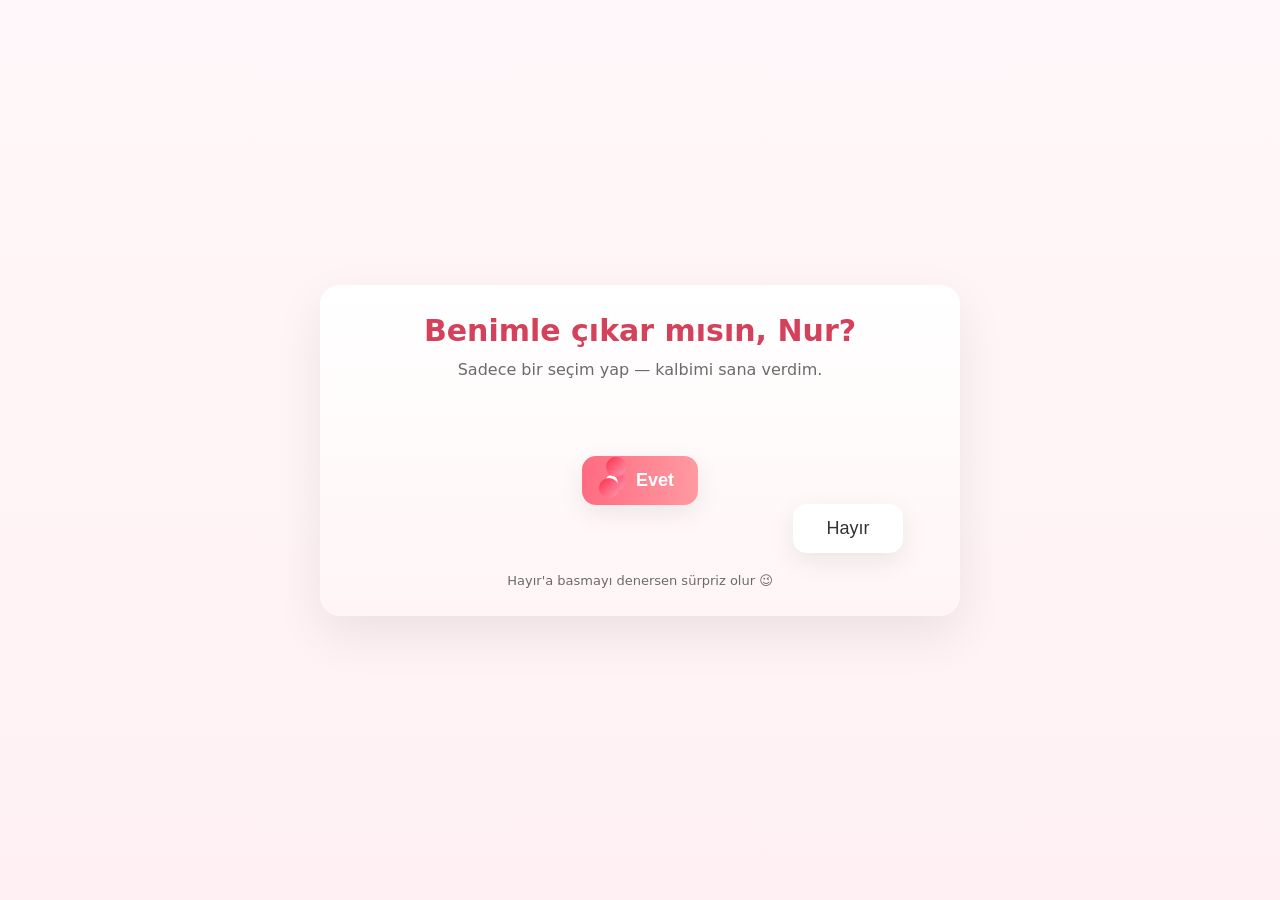
==== index.html @ 51aea224 "Site dosyasını ekle: index.html" ====
<!doctype html>
<html lang="tr">
<head>
  <meta charset="utf-8">
  <meta name="viewport" content="width=device-width,initial-scale=1">
  <title>Benimle Çıkar Mısın?</title>
  <style>
    :root{--bg1:#fff7f9;--bg2:#fff1f3;--accent:#ff6b81;--accent2:#ff9aa2;--muted:#6b6b6b}
    html,body{height:100%;margin:0;font-family:system-ui,-apple-system,Segoe UI,Roboto,'Helvetica Neue',Arial,-webkit-system-font}
    body{background:linear-gradient(180deg,var(--bg1),var(--bg2));color:#222;display:flex;align-items:center;justify-content:center;padding:24px}
    .card{width:100%;max-width:640px;padding:28px;border-radius:20px;box-shadow:0 18px 50px rgba(0,0,0,0.08);background:linear-gradient(180deg,#ffffff,rgba(255,245,246,0.9));text-align:center;position:relative;overflow:hidden}
    h1{font-size:30px;margin:0 0 12px;color:#d3415a}
    p.lead{margin:0 0 22px;color:var(--muted);font-size:16px}
    .controls{height:160px;display:flex;align-items:center;justify-content:center;gap:20px;position:relative}
    button{appearance:none;border:0;cursor:pointer;border-radius:14px;padding:14px 24px;font-size:18px;box-shadow:0 8px 26px rgba(0,0,0,0.08);transition:transform 180ms ease,left 300ms ease,top 300ms ease,background-color 160ms}
    #yesBtn{background:linear-gradient(90deg,var(--accent),var(--accent2));color:#fff;font-weight:800;transform-origin:center center;display:inline-flex;align-items:center;gap:10px}
    #yesBtn .heart{width:20px;height:20px;background:radial-gradient(circle at 30% 35%,#fff 0 6px,transparent 7px),linear-gradient(180deg,#ff3d5a,#ff8aa1);border-radius:50%;transform:rotate(-45deg);position:relative}
    #yesBtn .heart:before,#yesBtn .heart:after{content:'';position:absolute;background:linear-gradient(180deg,#ff3d5a,#ff8aa1);width:20px;height:20px;border-radius:50%}
    #yesBtn .heart:before{left:-10px}
    #yesBtn .heart:after{top:-10px}
    #noBtn{background:#fff;color:#333;position:fixed;left:62%;top:56%;min-width:110px}
    .hint{font-size:13px;color:var(--muted);margin-top:12px}

    /* Confetti pieces */
    .confetti-piece{position:fixed;width:10px;height:14px;will-change:transform,opacity;pointer-events:none;z-index:9999}
    @keyframes fall{to{transform:translateY(110vh) rotate(360deg);opacity:0}}

    /* small responsive tweaks */
    @media (max-width:420px){h1{font-size:22px}.controls{height:140px}button{padding:12px 16px;font-size:17px}#noBtn{min-width:92px}}
  
    *{box-sizing:border-box}
    @media(max-width:560px){body{min-height:100svh;padding:12px}.card{padding:28px 18px;border-radius:22px}h1{font-size:clamp(26px,8vw,38px);line-height:1.15}.controls{height:190px}#yesBtn,#noBtn{min-height:48px;padding:12px 18px;font-size:17px}}
    @media(prefers-reduced-motion:reduce){*,*::before,*::after{scroll-behavior:auto!important;animation-duration:.01ms!important;animation-iteration-count:1!important;transition-duration:.01ms!important}}

  </style>
</head>
<body>
  <div class="card" role="main">
    <h1>Benimle çıkar mısın, Nur?</h1>
    <p class="lead">Sadece bir seçim yap — kalbimi sana verdim.</p>
    <div class="controls">
      <button id="yesBtn" aria-label="Evet"><span class="heart" aria-hidden="true"></span> Evet</button>
      <button id="noBtn" aria-label="Hayır">Hayır</button>
    </div>
    <div class="hint">Hayır'a basmayı denersen sürpriz olur 😉</div>
  </div>

  <script>
    (function(){
      const yes = document.getElementById('yesBtn');
      const no = document.getElementById('noBtn');
      let yesScale = 1;
      const scaleStep = 0.14; // büyüme miktarı her denemede
      const maxScale = 3.2;

      // Play a short pop sound using WebAudio
      function playPop(){
        try{
          const ctx = new (window.AudioContext || window.webkitAudioContext)();
          const o = ctx.createOscillator();
          const g = ctx.createGain();
          o.type = 'sine';
          o.frequency.value = 600;
          g.gain.value = 0.06;
          o.connect(g); g.connect(ctx.destination);
          o.start();
          setTimeout(()=>{o.frequency.exponentialRampToValueAtTime(300, ctx.currentTime+0.12);g.gain.exponentialRampToValueAtTime(0.0001, ctx.currentTime+0.15)},50);
          setTimeout(()=>{o.stop();ctx.close()},220);
        }catch(e){/* ignore audio errors */}
      }

      function randomInt(min,max){return Math.floor(Math.random()*(max-min+1))+min}

      function moveNoAway() {
        const vw = Math.max(document.documentElement.clientWidth || 0, window.innerWidth || 0);
        const vh = Math.max(document.documentElement.clientHeight || 0, window.innerHeight || 0);
        const rect = no.getBoundingClientRect();
        const btnW = rect.width;
        const btnH = rect.height;
        const margin = 10;

        // Try to place the button away from the yes button
        const yesRect = yes.getBoundingClientRect();
        let attempts = 0;
        let x, y;
        do{
          x = randomInt(margin, Math.max(margin, vw - btnW - margin));
          y = randomInt(margin, Math.max(margin, vh - btnH - margin));
          attempts++;
        }while(attempts < 12 && ((Math.abs(x - yesRect.left) < yesRect.width*0.9 && Math.abs(y - yesRect.top) < yesRect.height*0.9)));

        no.style.left = x + 'px';
        no.style.top = y + 'px';
      }

      function growYes(){
        yesScale = Math.min(maxScale, +(yesScale + scaleStep).toFixed(3));
        yes.style.transform = `scale(${yesScale})`;
        // small pulse
        yes.animate([{transform:`scale(${yesScale})`},{transform:`scale(${Math.min(maxScale, yesScale + 0.06)})`},{transform:`scale(${yesScale})`}],{duration:320,easing:'ease-out'});
      }

      function spawnConfetti(){
        const colors = ['#ff6b81','#ff9aa2','#ffd6e0','#ffe6f0','#ffd1d9'];
        const count = 60;
        for(let i=0;i<count;i++){
          const el = document.createElement('div');
          el.className = 'confetti-piece';
          el.style.background = colors[Math.floor(Math.random()*colors.length)];
          el.style.left = Math.random()*100 + 'vw';
          el.style.top = (-10 - Math.random()*40) + 'vh';
          el.style.width = (6 + Math.random()*12)+'px';
          el.style.height = (8 + Math.random()*14)+'px';
          el.style.borderRadius = (Math.random()>0.5? '2px' : '50%');
          const dur = 900 + Math.random()*900;
          el.style.transition = 'transform '+(dur/1000)+'s linear, opacity 1s linear';
          document.body.appendChild(el);
          // trigger animation via requestAnimationFrame so transitions apply
          requestAnimationFrame(()=>{
            el.style.transform = `translateY(${110 + Math.random()*20}vh) rotate(${Math.random()*720}deg)`;
            el.style.opacity = '0';
          });
          // remove after animation
          setTimeout(()=>el.remove(), dur+900);
        }
      }

      function evade(e){
        e.preventDefault();
        moveNoAway();
        growYes();
        playPop();
      }

      no.addEventListener('mouseenter', evade);
      no.addEventListener('touchstart', evade, {passive:false});
      no.addEventListener('click', evade);

      yes.addEventListener('click', function(ev){
        ev.preventDefault();
        // celebrate then go to acceptance page
        spawnConfetti();
        playPop();
        // small heart pulse
        yes.animate([{transform:`scale(${yesScale}) rotate(-2deg)`},{transform:`scale(${Math.min(maxScale, yesScale+0.18)}) rotate(2deg)`},{transform:`scale(${yesScale}) rotate(0deg)`}],{duration:700,easing:'cubic-bezier(.2,.8,.2,1)'});
        setTimeout(()=>{window.location.href = 'letter.html'},900);
      });

      // Initial placement
      window.addEventListener('load', function(){
        const vw = Math.max(document.documentElement.clientWidth || 0, window.innerWidth || 0);
        const vh = Math.max(document.documentElement.clientHeight || 0, window.innerHeight || 0);
        no.style.left = Math.floor(vw*0.62) + 'px';
        no.style.top = Math.floor(vh*0.56) + 'px';
      });
    })();
  </script>
</body>
</html>
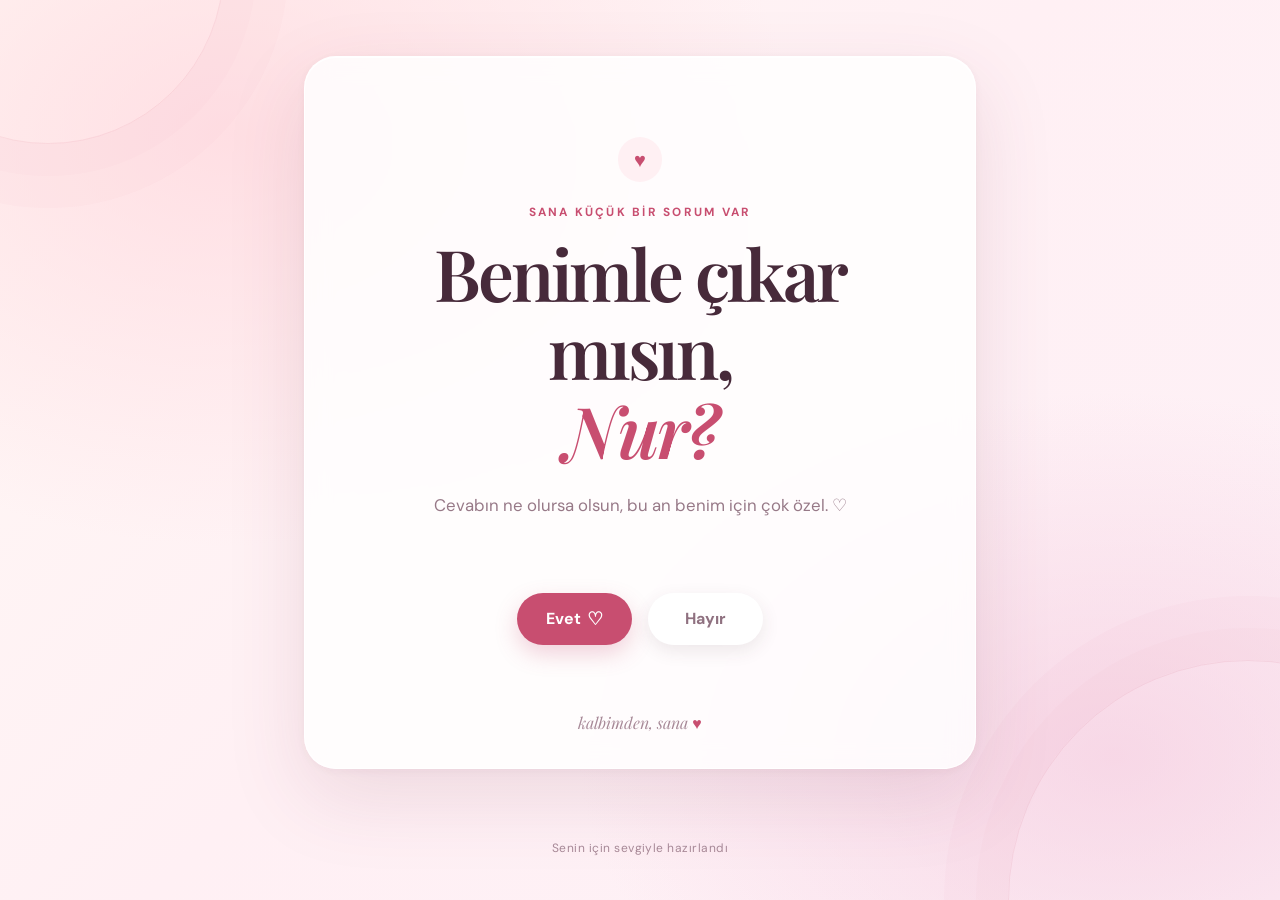
==== commit 07e0fb23: "Teklif sayfasının görünümünü yenile" ====
--- a/index.html
+++ b/index.html
@@ -1,159 +1,34 @@
 <!doctype html>
 <html lang="tr">
-<head>
-  <meta charset="utf-8">
-  <meta name="viewport" content="width=device-width,initial-scale=1">
-  <title>Benimle Çıkar Mısın?</title>
-  <style>
-    :root{--bg1:#fff7f9;--bg2:#fff1f3;--accent:#ff6b81;--accent2:#ff9aa2;--muted:#6b6b6b}
-    html,body{height:100%;margin:0;font-family:system-ui,-apple-system,Segoe UI,Roboto,'Helvetica Neue',Arial,-webkit-system-font}
-    body{background:linear-gradient(180deg,var(--bg1),var(--bg2));color:#222;display:flex;align-items:center;justify-content:center;padding:24px}
-    .card{width:100%;max-width:640px;padding:28px;border-radius:20px;box-shadow:0 18px 50px rgba(0,0,0,0.08);background:linear-gradient(180deg,#ffffff,rgba(255,245,246,0.9));text-align:center;position:relative;overflow:hidden}
-    h1{font-size:30px;margin:0 0 12px;color:#d3415a}
-    p.lead{margin:0 0 22px;color:var(--muted);font-size:16px}
-    .controls{height:160px;display:flex;align-items:center;justify-content:center;gap:20px;position:relative}
-    button{appearance:none;border:0;cursor:pointer;border-radius:14px;padding:14px 24px;font-size:18px;box-shadow:0 8px 26px rgba(0,0,0,0.08);transition:transform 180ms ease,left 300ms ease,top 300ms ease,background-color 160ms}
-    #yesBtn{background:linear-gradient(90deg,var(--accent),var(--accent2));color:#fff;font-weight:800;transform-origin:center center;display:inline-flex;align-items:center;gap:10px}
-    #yesBtn .heart{width:20px;height:20px;background:radial-gradient(circle at 30% 35%,#fff 0 6px,transparent 7px),linear-gradient(180deg,#ff3d5a,#ff8aa1);border-radius:50%;transform:rotate(-45deg);position:relative}
-    #yesBtn .heart:before,#yesBtn .heart:after{content:'';position:absolute;background:linear-gradient(180deg,#ff3d5a,#ff8aa1);width:20px;height:20px;border-radius:50%}
-    #yesBtn .heart:before{left:-10px}
-    #yesBtn .heart:after{top:-10px}
-    #noBtn{background:#fff;color:#333;position:fixed;left:62%;top:56%;min-width:110px}
-    .hint{font-size:13px;color:var(--muted);margin-top:12px}
-
-    /* Confetti pieces */
-    .confetti-piece{position:fixed;width:10px;height:14px;will-change:transform,opacity;pointer-events:none;z-index:9999}
-    @keyframes fall{to{transform:translateY(110vh) rotate(360deg);opacity:0}}
-
-    /* small responsive tweaks */
-    @media (max-width:420px){h1{font-size:22px}.controls{height:140px}button{padding:12px 16px;font-size:17px}#noBtn{min-width:92px}}
-  
-    *{box-sizing:border-box}
-    @media(max-width:560px){body{min-height:100svh;padding:12px}.card{padding:28px 18px;border-radius:22px}h1{font-size:clamp(26px,8vw,38px);line-height:1.15}.controls{height:190px}#yesBtn,#noBtn{min-height:48px;padding:12px 18px;font-size:17px}}
-    @media(prefers-reduced-motion:reduce){*,*::before,*::after{scroll-behavior:auto!important;animation-duration:.01ms!important;animation-iteration-count:1!important;transition-duration:.01ms!important}}
-
-  </style>
-</head>
-<body>
-  <div class="card" role="main">
-    <h1>Benimle çıkar mısın, Nur?</h1>
-    <p class="lead">Sadece bir seçim yap — kalbimi sana verdim.</p>
-    <div class="controls">
-      <button id="yesBtn" aria-label="Evet"><span class="heart" aria-hidden="true"></span> Evet</button>
-      <button id="noBtn" aria-label="Hayır">Hayır</button>
-    </div>
-    <div class="hint">Hayır'a basmayı denersen sürpriz olur 😉</div>
-  </div>
-
-  <script>
-    (function(){
-      const yes = document.getElementById('yesBtn');
-      const no = document.getElementById('noBtn');
-      let yesScale = 1;
-      const scaleStep = 0.14; // büyüme miktarı her denemede
-      const maxScale = 3.2;
-
-      // Play a short pop sound using WebAudio
-      function playPop(){
-        try{
-          const ctx = new (window.AudioContext || window.webkitAudioContext)();
-          const o = ctx.createOscillator();
-          const g = ctx.createGain();
-          o.type = 'sine';
-          o.frequency.value = 600;
-          g.gain.value = 0.06;
-          o.connect(g); g.connect(ctx.destination);
-          o.start();
-          setTimeout(()=>{o.frequency.exponentialRampToValueAtTime(300, ctx.currentTime+0.12);g.gain.exponentialRampToValueAtTime(0.0001, ctx.currentTime+0.15)},50);
-          setTimeout(()=>{o.stop();ctx.close()},220);
-        }catch(e){/* ignore audio errors */}
-      }
-
-      function randomInt(min,max){return Math.floor(Math.random()*(max-min+1))+min}
-
-      function moveNoAway() {
-        const vw = Math.max(document.documentElement.clientWidth || 0, window.innerWidth || 0);
-        const vh = Math.max(document.documentElement.clientHeight || 0, window.innerHeight || 0);
-        const rect = no.getBoundingClientRect();
-        const btnW = rect.width;
-        const btnH = rect.height;
-        const margin = 10;
-
-        // Try to place the button away from the yes button
-        const yesRect = yes.getBoundingClientRect();
-        let attempts = 0;
-        let x, y;
-        do{
-          x = randomInt(margin, Math.max(margin, vw - btnW - margin));
-          y = randomInt(margin, Math.max(margin, vh - btnH - margin));
-          attempts++;
-        }while(attempts < 12 && ((Math.abs(x - yesRect.left) < yesRect.width*0.9 && Math.abs(y - yesRect.top) < yesRect.height*0.9)));
-
-        no.style.left = x + 'px';
-        no.style.top = y + 'px';
-      }
-
-      function growYes(){
-        yesScale = Math.min(maxScale, +(yesScale + scaleStep).toFixed(3));
-        yes.style.transform = `scale(${yesScale})`;
-        // small pulse
-        yes.animate([{transform:`scale(${yesScale})`},{transform:`scale(${Math.min(maxScale, yesScale + 0.06)})`},{transform:`scale(${yesScale})`}],{duration:320,easing:'ease-out'});
-      }
-
-      function spawnConfetti(){
-        const colors = ['#ff6b81','#ff9aa2','#ffd6e0','#ffe6f0','#ffd1d9'];
-        const count = 60;
-        for(let i=0;i<count;i++){
-          const el = document.createElement('div');
-          el.className = 'confetti-piece';
-          el.style.background = colors[Math.floor(Math.random()*colors.length)];
-          el.style.left = Math.random()*100 + 'vw';
-          el.style.top = (-10 - Math.random()*40) + 'vh';
-          el.style.width = (6 + Math.random()*12)+'px';
-          el.style.height = (8 + Math.random()*14)+'px';
-          el.style.borderRadius = (Math.random()>0.5? '2px' : '50%');
-          const dur = 900 + Math.random()*900;
-          el.style.transition = 'transform '+(dur/1000)+'s linear, opacity 1s linear';
-          document.body.appendChild(el);
-          // trigger animation via requestAnimationFrame so transitions apply
-          requestAnimationFrame(()=>{
-            el.style.transform = `translateY(${110 + Math.random()*20}vh) rotate(${Math.random()*720}deg)`;
-            el.style.opacity = '0';
-          });
-          // remove after animation
-          setTimeout(()=>el.remove(), dur+900);
-        }
-      }
-
-      function evade(e){
-        e.preventDefault();
-        moveNoAway();
-        growYes();
-        playPop();
-      }
-
-      no.addEventListener('mouseenter', evade);
-      no.addEventListener('touchstart', evade, {passive:false});
-      no.addEventListener('click', evade);
-
-      yes.addEventListener('click', function(ev){
-        ev.preventDefault();
-        // celebrate then go to acceptance page
-        spawnConfetti();
-        playPop();
-        // small heart pulse
-        yes.animate([{transform:`scale(${yesScale}) rotate(-2deg)`},{transform:`scale(${Math.min(maxScale, yesScale+0.18)}) rotate(2deg)`},{transform:`scale(${yesScale}) rotate(0deg)`}],{duration:700,easing:'cubic-bezier(.2,.8,.2,1)'});
-        setTimeout(()=>{window.location.href = 'letter.html'},900);
-      });
-
-      // Initial placement
-      window.addEventListener('load', function(){
-        const vw = Math.max(document.documentElement.clientWidth || 0, window.innerWidth || 0);
-        const vh = Math.max(document.documentElement.clientHeight || 0, window.innerHeight || 0);
-        no.style.left = Math.floor(vw*0.62) + 'px';
-        no.style.top = Math.floor(vh*0.56) + 'px';
-      });
-    })();
-  </script>
-</body>
+  <head>
+    <meta charset="utf-8" />
+    <meta name="viewport" content="width=device-width, initial-scale=1" />
+    <meta name="theme-color" content="#fff4f5" />
+    <meta name="description" content="Nur için küçük bir soru…" />
+    <title>Nur, benimle çıkar mısın?</title>
+    <link rel="preconnect" href="https://fonts.googleapis.com" />
+    <link rel="preconnect" href="https://fonts.gstatic.com" crossorigin />
+    <link href="https://fonts.googleapis.com/css2?family=DM+Sans:wght@400;500;600;700&family=Playfair+Display:wght@500;600;700&display=swap" rel="stylesheet" />
+    <link rel="stylesheet" href="styles.css" />
+    <script src="proposal.js" defer></script>
+  </head>
+  <body class="proposal-page">
+    <div class="ambient ambient-one" aria-hidden="true"></div>
+    <div class="ambient ambient-two" aria-hidden="true"></div>
+    <div id="heart-field" class="heart-field" aria-hidden="true"></div>
+    <main class="proposal-shell">
+      <section class="proposal-card" aria-labelledby="proposal-title">
+        <div class="tiny-heart" aria-hidden="true">♥</div>
+        <p class="eyebrow">Sana küçük bir sorum var</p>
+        <h1 id="proposal-title">Benimle çıkar mısın,<br /><span>Nur?</span></h1>
+        <p class="subline">Cevabın ne olursa olsun, bu an benim için çok özel. ♡</p>
+        <div class="button-playground" id="button-playground">
+          <a class="answer-button yes-button" id="yes-button" href="letter.html">Evet <span aria-hidden="true">♡</span></a>
+          <button class="answer-button no-button" id="no-button" type="button">Hayır</button>
+        </div>
+        <p class="signature">kalbimden, sana <span aria-hidden="true">♥</span></p>
+      </section>
+      <p class="page-note">Senin için sevgiyle hazırlandı</p>
+    </main>
+  </body>
 </html>
--- a/styles.css
+++ b/styles.css
@@ -0,0 +1,86 @@
+:root{
+  color-scheme:light;
+  --ink:#472a3a;
+  --muted:#977987;
+  --rose:#c84e70;
+  --rose-dark:#a73558;
+  --paper:rgba(255,255,255,.82);
+  --serif:"Playfair Display",Georgia,serif;
+  --sans:"DM Sans","Segoe UI",sans-serif;
+}
+*{box-sizing:border-box}
+html{min-width:320px;scroll-behavior:smooth}
+body{min-height:100vh;margin:0;overflow-x:hidden;color:var(--ink);background:#fff4f5;font-family:var(--sans)}
+body::before{
+  position:fixed;z-index:-2;inset:0;
+  background:
+    radial-gradient(ellipse at 18% 15%,rgba(255,213,220,.7),transparent 38%),
+    radial-gradient(ellipse at 87% 84%,rgba(244,202,222,.65),transparent 34%),
+    linear-gradient(135deg,#fff8f5 0%,#fff0f4 48%,#fdf1f7 100%);
+  content:"";
+}
+.ambient{position:fixed;z-index:-1;width:22rem;aspect-ratio:1;border:1px solid rgba(200,78,112,.1);border-radius:50%;pointer-events:none}
+.ambient-one{top:-13rem;left:-8rem;box-shadow:0 0 0 2rem rgba(200,78,112,.025),0 0 0 4rem rgba(200,78,112,.02)}
+.ambient-two{right:-13rem;bottom:-15rem;width:30rem;box-shadow:0 0 0 2rem rgba(200,78,112,.025),0 0 0 4rem rgba(200,78,112,.02)}
+.heart-field{position:fixed;z-index:0;inset:0;overflow:hidden;pointer-events:none}
+.floating-heart{position:absolute;bottom:-3rem;color:rgba(200,78,112,.24);line-height:1;animation:float-heart var(--duration,9s) linear forwards;will-change:transform,opacity}
+@keyframes float-heart{
+  0%{opacity:0;transform:translate3d(0,0,0) rotate(-12deg) scale(.72)}
+  12%{opacity:.8}82%{opacity:.62}
+  100%{opacity:0;transform:translate3d(var(--drift,22px),-115vh,0) rotate(28deg) scale(1.15)}
+}
+.proposal-shell,.letter-shell{position:relative;z-index:1}
+.proposal-shell{display:grid;min-height:100svh;place-items:center;padding:2rem 1.25rem 1.25rem}
+.proposal-card{
+  width:min(100%,42rem);padding:clamp(2.5rem,8vw,5rem) clamp(1.3rem,7vw,4.5rem) 2.2rem;
+  border:1px solid rgba(255,255,255,.9);border-radius:2rem;background:var(--paper);
+  box-shadow:0 28px 80px rgba(123,56,84,.13),0 2px 12px rgba(123,56,84,.05),inset 0 1px 0 #fff;
+  text-align:center;backdrop-filter:blur(12px);animation:card-arrive .9s cubic-bezier(.2,.8,.2,1) both
+}
+@keyframes card-arrive{from{opacity:0;transform:translateY(20px) scale(.985)}to{opacity:1;transform:translateY(0) scale(1)}}
+.tiny-heart{display:grid;width:2.8rem;height:2.8rem;place-items:center;margin:0 auto 1.35rem;border-radius:50%;color:var(--rose);background:#fff0f3;font-size:1.25rem;animation:heartbeat 2.1s ease-in-out infinite}
+@keyframes heartbeat{0%,35%,100%{transform:scale(1)}18%{transform:scale(1.15)}27%{transform:scale(1.05)}}
+.eyebrow{margin:0 0 .9rem;color:var(--rose);font-size:.74rem;font-weight:700;letter-spacing:.19em;text-transform:uppercase}
+.proposal-card h1{margin:0;font-family:var(--serif);font-size:clamp(2.5rem,8vw,4.45rem);font-weight:600;letter-spacing:-.045em;line-height:1.1}
+.proposal-card h1 span{color:var(--rose);font-style:italic}
+.subline{margin:1.35rem auto 0;color:var(--muted);font-size:clamp(.93rem,2.3vw,1.05rem);line-height:1.7}
+.button-playground{position:relative;display:flex;min-height:10rem;align-items:center;justify-content:center;gap:1rem;margin-top:1.25rem;isolation:isolate}
+.answer-button{display:inline-flex;min-width:7.2rem;min-height:3.25rem;align-items:center;justify-content:center;gap:.4rem;padding:.8rem 1.5rem;border:0;border-radius:999px;font:700 1rem/1 var(--sans);text-decoration:none;cursor:pointer;-webkit-tap-highlight-color:transparent;transition:background .2s ease,box-shadow .2s ease,transform .25s cubic-bezier(.2,.8,.2,1),font-size .25s ease,padding .25s ease}
+.answer-button:focus-visible,.back-link:focus-visible{outline:3px solid #e48aa0;outline-offset:4px}
+.yes-button{position:relative;z-index:1;color:#fff;background:var(--rose);box-shadow:0 9px 22px rgba(200,78,112,.25)}
+.yes-button:hover{background:var(--rose-dark);box-shadow:0 12px 26px rgba(200,78,112,.32)}
+.yes-button span{font-size:1.13em}
+.no-button{position:relative;z-index:2;color:#8f7180;background:#fff;box-shadow:0 6px 18px rgba(76,45,61,.1);white-space:nowrap}
+.no-button.is-running{position:absolute;transform:translate(-50%,-50%) rotate(var(--no-rotation,0deg))}
+.no-button:hover{background:#fff8fa}
+.signature{margin:.8rem 0 0;color:#a88a98;font-family:var(--serif);font-size:1rem;font-style:italic}
+.signature span,.letter-footer span{color:var(--rose)}
+.page-note{margin:1.35rem 0 0;color:#a88a98;font-size:.75rem;letter-spacing:.04em}
+.letter-shell{width:min(calc(100% - 2rem),54rem);margin:0 auto;padding:2rem 0 3rem}
+.back-link{display:inline-flex;align-items:center;gap:.5rem;margin:0 0 1rem .25rem;color:#906c7d;font-size:.87rem;text-decoration:none;transition:color .2s ease}
+.back-link:hover{color:var(--rose-dark)}
+.letter-card{position:relative;overflow:hidden;padding:clamp(2rem,7vw,4.5rem) clamp(1.35rem,7vw,5.3rem);border:1px solid rgba(255,255,255,.95);border-radius:1.7rem;background:rgba(255,255,255,.88);box-shadow:0 25px 70px rgba(123,56,84,.12),inset 0 1px 0 #fff;backdrop-filter:blur(12px)}
+.letter-card::before{position:absolute;inset:0 auto 0 0;width:4px;background:linear-gradient(#f3a9b9,#d982a0,#f3a9b9);content:""}
+.letter-flourish{margin:0 0 1.3rem;color:var(--rose);font-family:var(--serif);font-size:2.2rem;text-align:center;animation:heartbeat 2.5s ease-in-out infinite}
+.letter-content{min-height:10rem;color:#58414d;font-family:var(--serif);font-size:clamp(1.02rem,2.45vw,1.13rem);line-height:1.95}
+.letter-content h1{margin:0 0 2.25rem;color:#592d43;font-family:var(--serif);font-size:clamp(2rem,6vw,3.05rem);letter-spacing:-.035em;line-height:1.2;text-align:center;animation:card-arrive .9s both}
+.letter-content p{margin:0 0 1.25rem;white-space:pre-wrap}
+.letter-content strong{color:#9a405e;font-weight:700}
+.letter-content em{color:#8a6878}
+.letter-content .reveal{opacity:0;filter:blur(3px);transform:translateY(12px);transition:opacity .72s ease,filter .72s ease,transform .72s cubic-bezier(.2,.7,.2,1)}
+.letter-content .reveal.is-visible{opacity:1;filter:blur(0);transform:translateY(0)}
+.loading-note,.load-error{color:var(--muted);text-align:center}
+.letter-end{margin-top:2.2rem;color:#d17a95;font-size:1.15rem;letter-spacing:.35rem;text-align:center}
+.letter-footer{padding:1.4rem 0 0;color:#9a7c8c;font-family:var(--serif);font-size:.95rem;font-style:italic;text-align:center}
+@media(max-width:520px){
+  .proposal-shell{padding:1rem .8rem}
+  .proposal-card{border-radius:1.45rem}
+  .button-playground{min-height:10.5rem;gap:.65rem}
+  .answer-button{min-width:6.3rem;min-height:3.1rem;padding:.75rem 1.15rem}
+  .letter-shell{width:calc(100% - 1rem);padding-top:1rem}
+  .letter-card{border-radius:1.25rem}
+}
+@media(prefers-reduced-motion:reduce){
+  *,*::before,*::after{scroll-behavior:auto!important;animation-duration:.01ms!important;animation-iteration-count:1!important;transition-duration:.01ms!important}
+  .floating-heart{display:none}
+}
